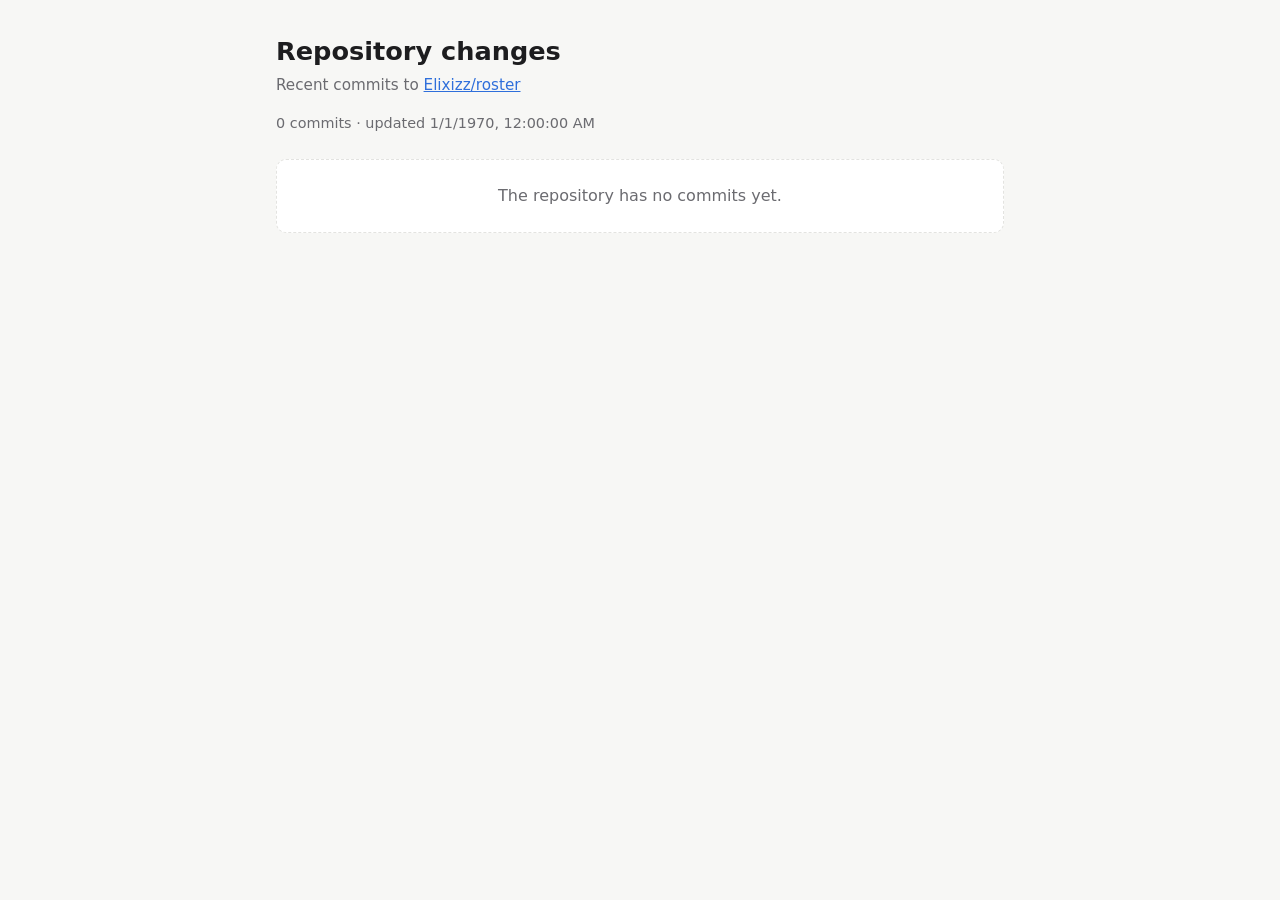
==== changes/index.html @ d4ca9c8a "Add repository changes page and feed builder Adds a static /changes page that lists recent commits t" ====
<!doctype html>
<html lang="en">
<head>
  <meta charset="utf-8">
  <meta name="viewport" content="width=device-width, initial-scale=1">
  <title>Repository changes · Roster</title>
  <style>
    :root {
      --bg: #f7f7f5;
      --panel: #ffffff;
      --text: #1d1d1f;
      --muted: #6b6b70;
      --line: #e3e3e0;
      --accent: #2f6fdb;
      --code-bg: #f0f0ee;
    }
    @media (prefers-color-scheme: dark) {
      :root:not([data-theme="light"]) {
        --bg: #161618;
        --panel: #1f1f22;
        --text: #ecece9;
        --muted: #9a9aa0;
        --line: #2e2e33;
        --accent: #7aa7ff;
        --code-bg: #2a2a2e;
      }
    }
    :root[data-theme="dark"] {
      --bg: #161618;
      --panel: #1f1f22;
      --text: #ecece9;
      --muted: #9a9aa0;
      --line: #2e2e33;
      --accent: #7aa7ff;
      --code-bg: #2a2a2e;
    }

    * { box-sizing: border-box; }
    html, body { margin: 0; padding: 0; }
    body {
      background: var(--bg);
      color: var(--text);
      font: 16px/1.5 system-ui, -apple-system, "Segoe UI", Roboto, sans-serif;
    }
    .wrap {
      max-width: 760px;
      margin: 0 auto;
      padding: 32px 16px 64px;
    }
    header h1 { font-size: 1.6rem; margin: 0 0 4px; }
    header p { margin: 0; color: var(--muted); font-size: 0.95rem; }
    header a { color: var(--accent); }
    .meta {
      margin: 16px 0 24px;
      color: var(--muted);
      font-size: 0.9rem;
    }
    .day {
      margin: 28px 0 8px;
      font-size: 0.85rem;
      font-weight: 600;
      text-transform: uppercase;
      letter-spacing: 0.04em;
      color: var(--muted);
    }
    ul.commits {
      list-style: none;
      margin: 0;
      padding: 0;
      background: var(--panel);
      border: 1px solid var(--line);
      border-radius: 10px;
      overflow: hidden;
    }
    ul.commits li {
      padding: 14px 16px;
      border-top: 1px solid var(--line);
    }
    ul.commits li:first-child { border-top: none; }
    .title {
      font-weight: 600;
      word-break: break-word;
    }
    .title a { color: var(--text); text-decoration: none; }
    .title a:hover { text-decoration: underline; }
    .body {
      margin-top: 6px;
      white-space: pre-wrap;
      color: var(--muted);
      font-size: 0.9rem;
    }
    .info {
      margin-top: 6px;
      font-size: 0.85rem;
      color: var(--muted);
      display: flex;
      flex-wrap: wrap;
      gap: 4px 12px;
    }
    code {
      font: 0.85em ui-monospace, SFMono-Regular, Menlo, Consolas, monospace;
      background: var(--code-bg);
      padding: 1px 6px;
      border-radius: 4px;
    }
    .state {
      padding: 24px 16px;
      background: var(--panel);
      border: 1px dashed var(--line);
      border-radius: 10px;
      color: var(--muted);
      text-align: center;
    }
    .hidden { display: none; }
  </style>
</head>
<body>
  <div class="wrap">
    <header>
      <h1>Repository changes</h1>
      <p>Recent commits to <a id="repo-link" href="https://github.com/Elixizz/roster">Elixizz/roster</a></p>
    </header>

    <p id="meta" class="meta">Loading…</p>

    <div id="state" class="state">Loading changes…</div>
    <div id="feed"></div>
  </div>

  <script>
    (function () {
      var DATA_URL = "data/changes.json";
      var stateEl = document.getElementById("state");
      var feedEl = document.getElementById("feed");
      var metaEl = document.getElementById("meta");

      function esc(s) {
        return String(s == null ? "" : s)
          .replace(/&/g, "&amp;")
          .replace(/</g, "&lt;")
          .replace(/>/g, "&gt;")
          .replace(/"/g, "&quot;")
          .replace(/'/g, "&#39;");
      }

      function dayKey(iso) {
        var d = new Date(iso);
        return isNaN(d) ? "Unknown date" : d.toISOString().slice(0, 10);
      }

      function dayLabel(key) {
        if (key === "Unknown date") return key;
        var d = new Date(key + "T00:00:00Z");
        return d.toLocaleDateString(undefined, {
          weekday: "long", year: "numeric", month: "long", day: "numeric", timeZone: "UTC"
        });
      }

      function timeLabel(iso) {
        var d = new Date(iso);
        return isNaN(d) ? "" : d.toLocaleTimeString(undefined, { hour: "2-digit", minute: "2-digit" });
      }

      function render(data) {
        var commits = data.commits || [];

        var generated = data.generatedAt ? new Date(data.generatedAt) : null;
        metaEl.textContent = commits.length + " commit" + (commits.length === 1 ? "" : "s") +
          (generated && !isNaN(generated) ? " · updated " + generated.toLocaleString() : "");

        if (data.repoUrl) {
          document.getElementById("repo-link").href = data.repoUrl;
          document.getElementById("repo-link").textContent = data.repo || data.repoUrl;
        }

        if (commits.length === 0) {
          stateEl.textContent = data.emptyRepo
            ? "The repository has no commits yet."
            : "No changes to show.";
          return;
        }

        stateEl.classList.add("hidden");

        var groups = {};
        var order = [];
        commits.forEach(function (c) {
          var key = dayKey(c.date);
          if (!groups[key]) { groups[key] = []; order.push(key); }
          groups[key].push(c);
        });

        var html = "";
        order.forEach(function (key) {
          html += '<div class="day">' + esc(dayLabel(key)) + "</div>";
          html += '<ul class="commits">';
          groups[key].forEach(function (c) {
            var body = c.body ? '<div class="body">' + esc(c.body) + "</div>" : "";
            html +=
              "<li>" +
                '<div class="title"><a href="' + esc(c.url) + '" target="_blank" rel="noopener">' +
                  esc(c.title || "(no message)") +
                "</a></div>" +
                body +
                '<div class="info">' +
                  "<span>" + esc(c.author) + "</span>" +
                  "<span>" + esc(timeLabel(c.date)) + "</span>" +
                  '<span><code>' + esc(c.shortSha) + "</code></span>" +
                "</div>" +
              "</li>";
          });
          html += "</ul>";
        });
        feedEl.innerHTML = html;
      }

      fetch(DATA_URL, { cache: "no-cache" })
        .then(function (r) {
          if (!r.ok) throw new Error("HTTP " + r.status);
          return r.json();
        })
        .then(render)
        .catch(function (err) {
          metaEl.textContent = "";
          stateEl.textContent = "Couldn't load the changes feed (" + err.message + ").";
        });
    })();
  </script>
</body>
</html>
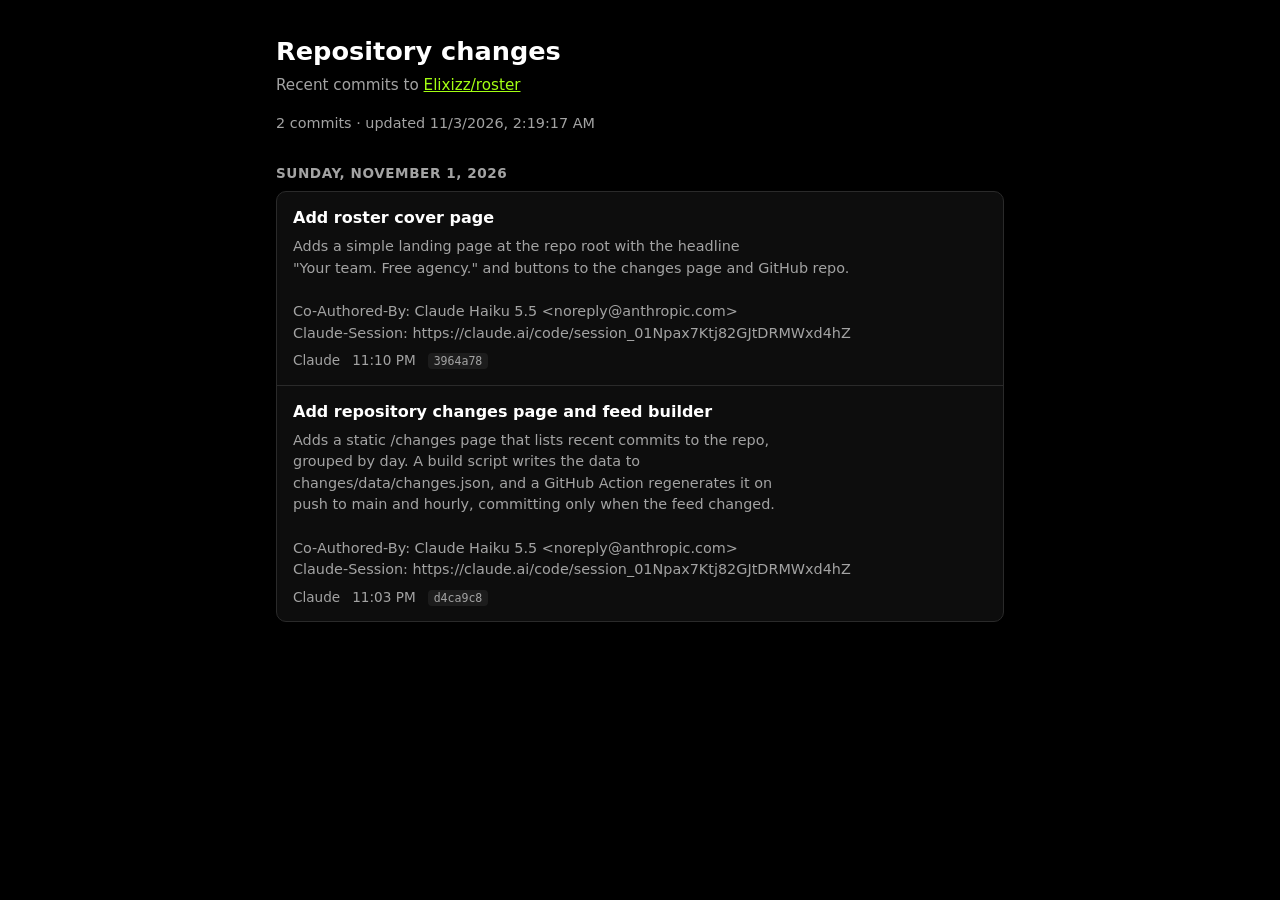
==== commit e8117a2d: "Apply black and lime theme to all pages Draft pick tracker, coming-soon pages and changes page now u" ====
--- a/changes/index.html
+++ b/changes/index.html
@@ -6,33 +6,14 @@
   <title>Repository changes · Roster</title>
   <style>
     :root {
-      --bg: #f7f7f5;
-      --panel: #ffffff;
-      --text: #1d1d1f;
-      --muted: #6b6b70;
-      --line: #e3e3e0;
-      --accent: #2f6fdb;
-      --code-bg: #f0f0ee;
-    }
-    @media (prefers-color-scheme: dark) {
-      :root:not([data-theme="light"]) {
-        --bg: #161618;
-        --panel: #1f1f22;
-        --text: #ecece9;
-        --muted: #9a9aa0;
-        --line: #2e2e33;
-        --accent: #7aa7ff;
-        --code-bg: #2a2a2e;
-      }
-    }
-    :root[data-theme="dark"] {
-      --bg: #161618;
-      --panel: #1f1f22;
-      --text: #ecece9;
-      --muted: #9a9aa0;
-      --line: #2e2e33;
-      --accent: #7aa7ff;
-      --code-bg: #2a2a2e;
+      --bg: #000000;
+      --panel: #0d0d0d;
+      --text: #ffffff;
+      --muted: #a3a3a3;
+      --line: #2a2a2a;
+      --accent: #a3ff12;
+      --code-bg: #1c1c1c;
+      color-scheme: dark;
     }
 
     * { box-sizing: border-box; }
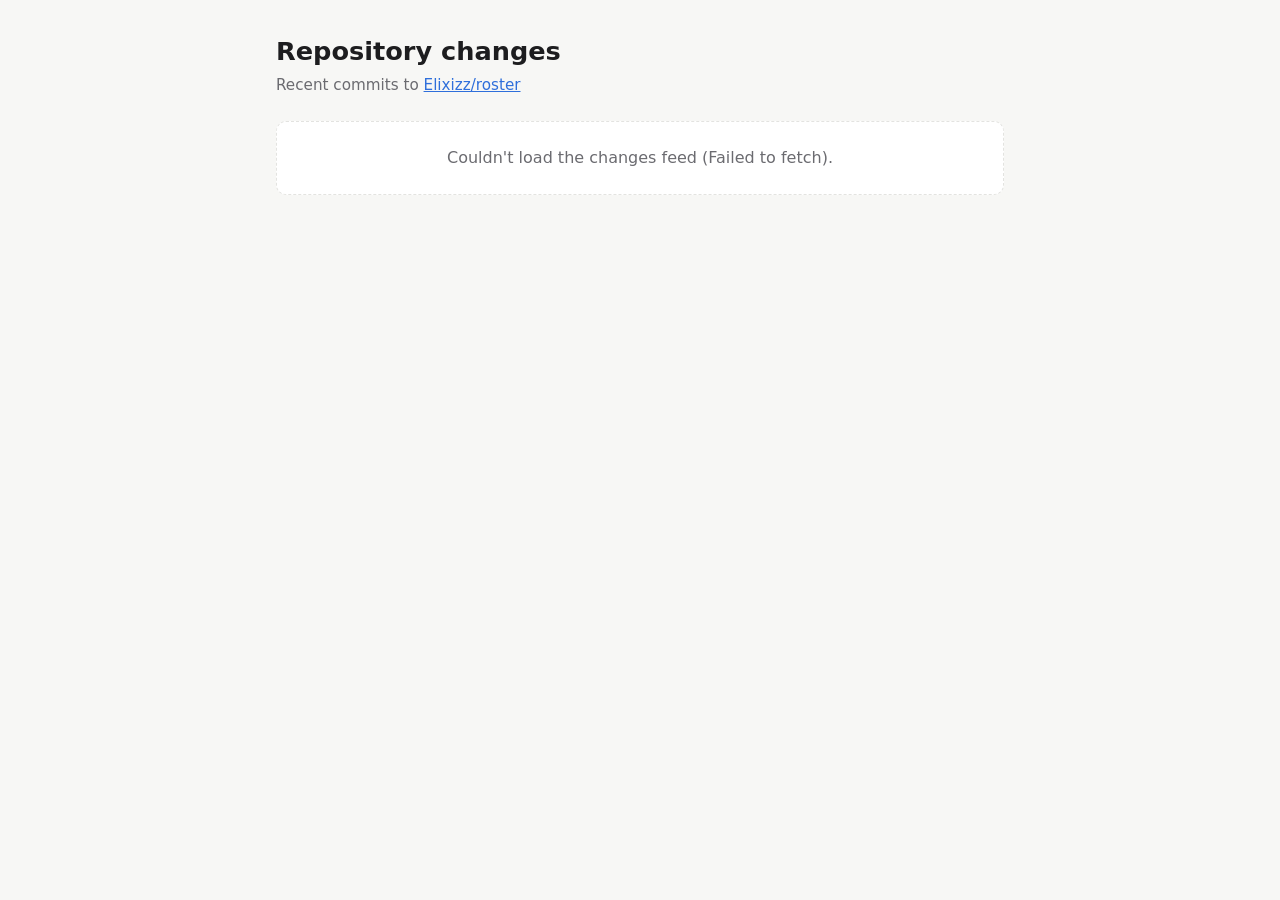
==== commit b4e1a970: "Load changes feed from GitHub raw URL The lapistudios.com/roster changes page now fetches the feed d" ====
--- a/changes/index.html
+++ b/changes/index.html
@@ -6,14 +6,33 @@
   <title>Repository changes · Roster</title>
   <style>
     :root {
-      --bg: #000000;
-      --panel: #0d0d0d;
-      --text: #ffffff;
-      --muted: #a3a3a3;
-      --line: #2a2a2a;
-      --accent: #a3ff12;
-      --code-bg: #1c1c1c;
-      color-scheme: dark;
+      --bg: #f7f7f5;
+      --panel: #ffffff;
+      --text: #1d1d1f;
+      --muted: #6b6b70;
+      --line: #e3e3e0;
+      --accent: #2f6fdb;
+      --code-bg: #f0f0ee;
+    }
+    @media (prefers-color-scheme: dark) {
+      :root:not([data-theme="light"]) {
+        --bg: #161618;
+        --panel: #1f1f22;
+        --text: #ecece9;
+        --muted: #9a9aa0;
+        --line: #2e2e33;
+        --accent: #7aa7ff;
+        --code-bg: #2a2a2e;
+      }
+    }
+    :root[data-theme="dark"] {
+      --bg: #161618;
+      --panel: #1f1f22;
+      --text: #ecece9;
+      --muted: #9a9aa0;
+      --line: #2e2e33;
+      --accent: #7aa7ff;
+      --code-bg: #2a2a2e;
     }
 
     * { box-sizing: border-box; }
@@ -110,7 +129,7 @@
 
   <script>
     (function () {
-      var DATA_URL = "data/changes.json";
+      var DATA_URL = "https://raw.githubusercontent.com/Elixizz/roster/claude/vigilant-cannon-63qjct/changes/data/changes.json";
       var stateEl = document.getElementById("state");
       var feedEl = document.getElementById("feed");
       var metaEl = document.getElementById("meta");
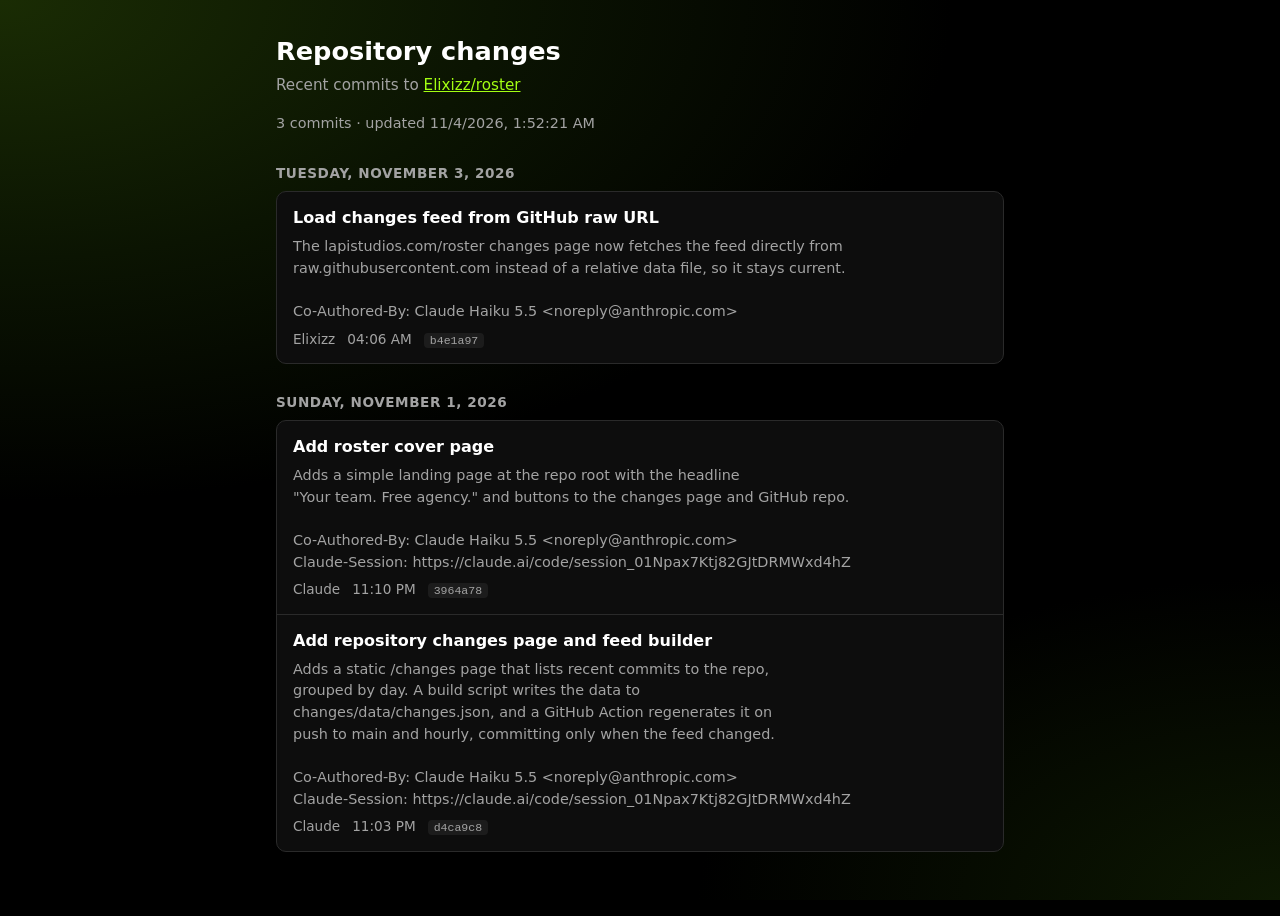
==== commit 68915470: "Add a dark lime-to-black gradient background on every page A very dark lime glow in the top-left cor" ====
--- a/changes/index.html
+++ b/changes/index.html
@@ -6,39 +6,20 @@
   <title>Repository changes · Roster</title>
   <style>
     :root {
-      --bg: #f7f7f5;
-      --panel: #ffffff;
-      --text: #1d1d1f;
-      --muted: #6b6b70;
-      --line: #e3e3e0;
-      --accent: #2f6fdb;
-      --code-bg: #f0f0ee;
-    }
-    @media (prefers-color-scheme: dark) {
-      :root:not([data-theme="light"]) {
-        --bg: #161618;
-        --panel: #1f1f22;
-        --text: #ecece9;
-        --muted: #9a9aa0;
-        --line: #2e2e33;
-        --accent: #7aa7ff;
-        --code-bg: #2a2a2e;
-      }
-    }
-    :root[data-theme="dark"] {
-      --bg: #161618;
-      --panel: #1f1f22;
-      --text: #ecece9;
-      --muted: #9a9aa0;
-      --line: #2e2e33;
-      --accent: #7aa7ff;
-      --code-bg: #2a2a2e;
+      --bg: #000000; --bg-gradient: radial-gradient(120% 90% at 0% 0%, #1a2c04 0%, #0b1402 32%, transparent 62%), radial-gradient(70% 55% at 100% 100%, #0d1802 0%, transparent 65%);
+      --panel: #0d0d0d;
+      --text: #ffffff;
+      --muted: #a3a3a3;
+      --line: #2a2a2a;
+      --accent: #a3ff12;
+      --code-bg: #1c1c1c;
+      color-scheme: dark;
     }
 
     * { box-sizing: border-box; }
     html, body { margin: 0; padding: 0; }
     body {
-      background: var(--bg);
+      background-color: var(--bg); background-image: var(--bg-gradient); background-attachment: fixed;
       color: var(--text);
       font: 16px/1.5 system-ui, -apple-system, "Segoe UI", Roboto, sans-serif;
     }
@@ -129,7 +110,7 @@
 
   <script>
     (function () {
-      var DATA_URL = "https://raw.githubusercontent.com/Elixizz/roster/claude/vigilant-cannon-63qjct/changes/data/changes.json";
+      var DATA_URL = "data/changes.json";
       var stateEl = document.getElementById("state");
       var feedEl = document.getElementById("feed");
       var metaEl = document.getElementById("meta");
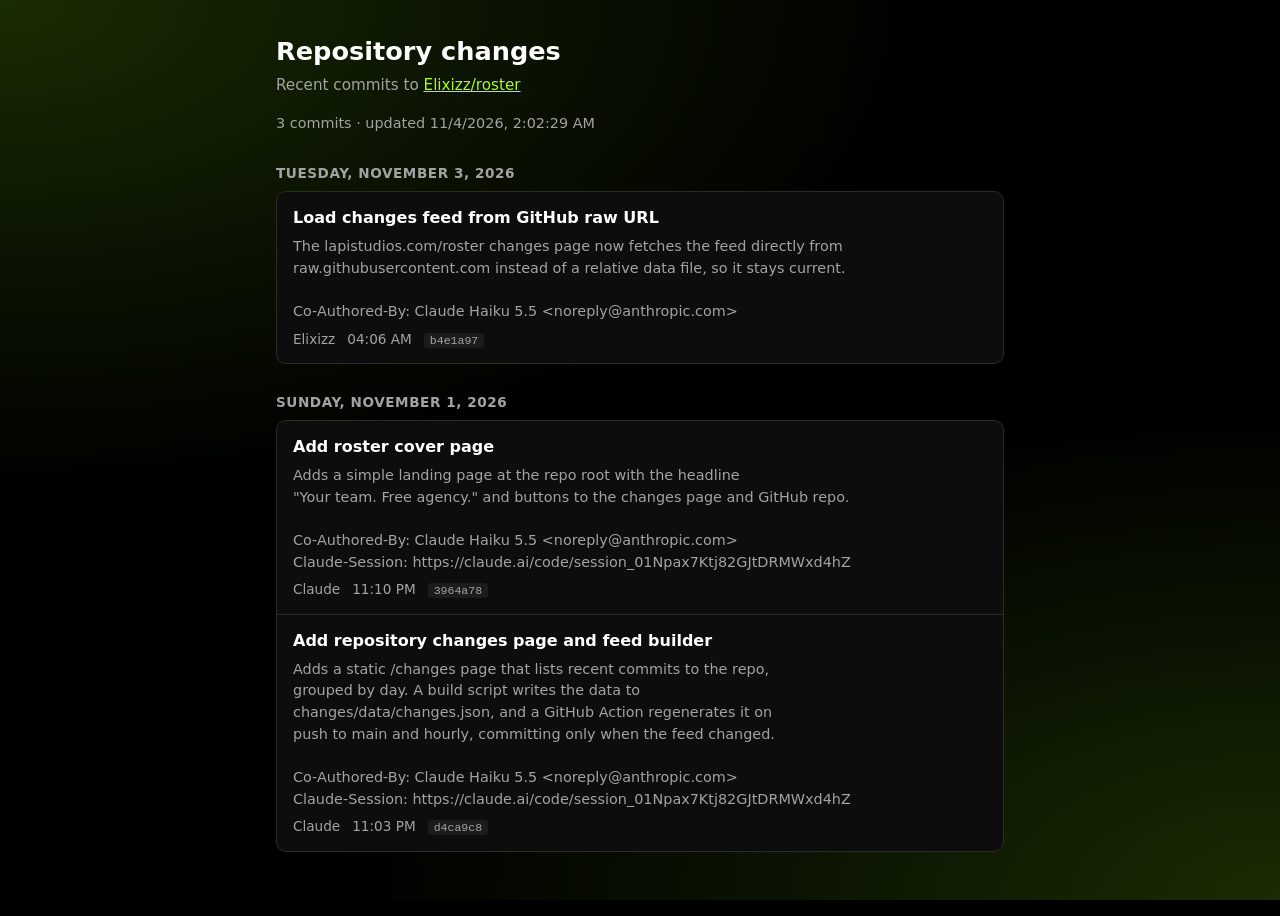
==== commit 4d1c3efe: "Fade dark lime in from the bottom-right corner too The bottom-right glow now matches the top-left on" ====
--- a/changes/index.html
+++ b/changes/index.html
@@ -6,7 +6,7 @@
   <title>Repository changes · Roster</title>
   <style>
     :root {
-      --bg: #000000; --bg-gradient: radial-gradient(120% 90% at 0% 0%, #1a2c04 0%, #0b1402 32%, transparent 62%), radial-gradient(70% 55% at 100% 100%, #0d1802 0%, transparent 65%);
+      --bg: #000000; --bg-gradient: radial-gradient(120% 90% at 0% 0%, #1a2c04 0%, #0b1402 32%, transparent 62%), radial-gradient(120% 90% at 100% 100%, #1a2c04 0%, #0b1402 32%, transparent 62%);
       --panel: #0d0d0d;
       --text: #ffffff;
       --muted: #a3a3a3;
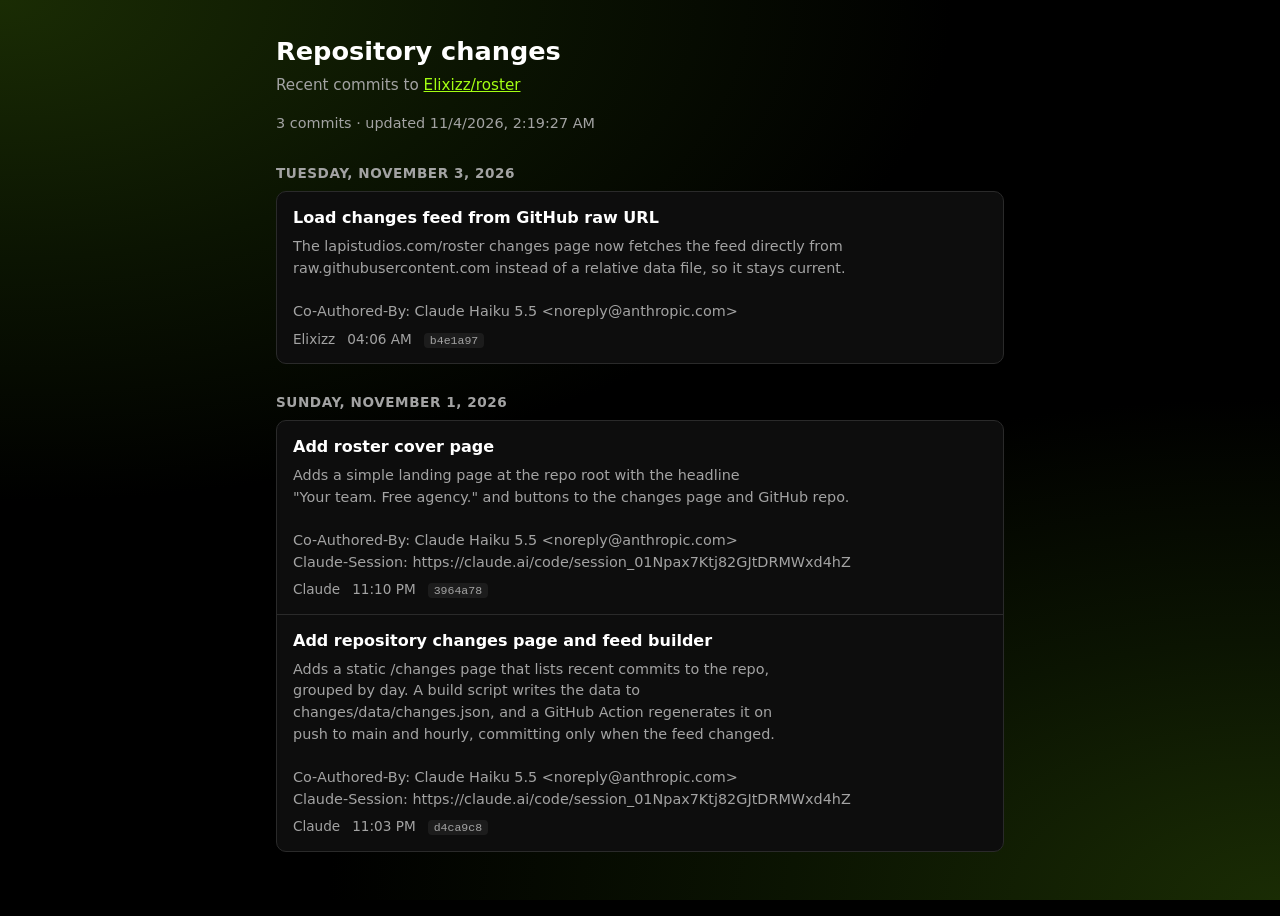
==== commit b2fc900f: "Add login and signup for the roster site Adds /roster/login/ with email and password signup and logi" ====
--- a/changes/index.html
+++ b/changes/index.html
@@ -96,6 +96,7 @@
   </style>
 </head>
 <body>
+  <script src="/roster/assets/auth.js"></script>
   <div class="wrap">
     <header>
       <h1>Repository changes</h1>
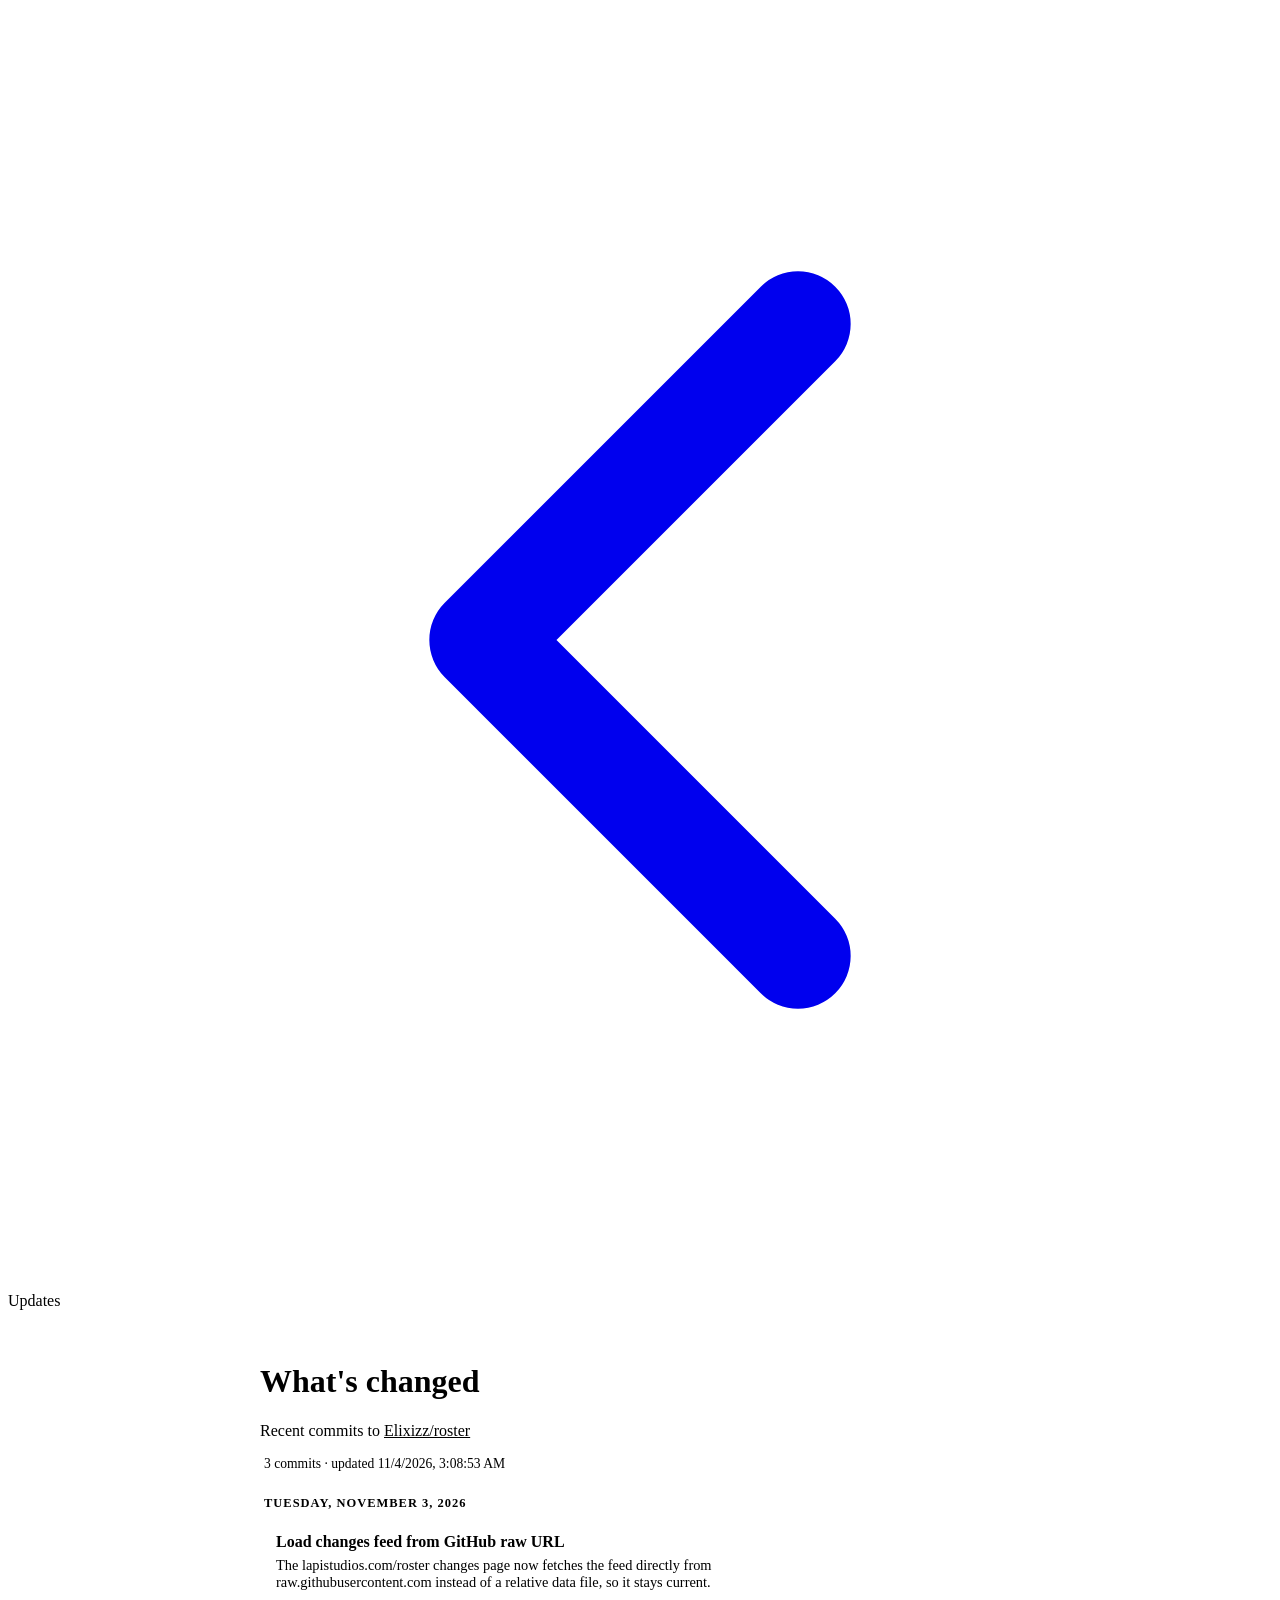
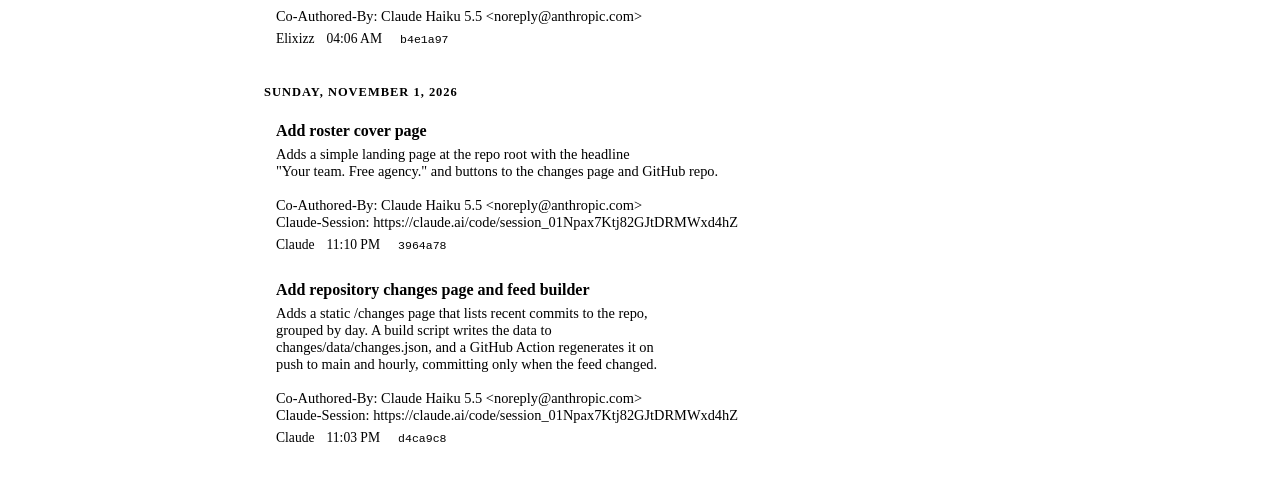
==== commit c17fbbe9: "Make the whole site look and feel like an app Adds a shared app look in assets/app.css and assets/ap" ====
--- a/changes/index.html
+++ b/changes/index.html
@@ -2,46 +2,37 @@
 <html lang="en">
 <head>
   <meta charset="utf-8">
-  <meta name="viewport" content="width=device-width, initial-scale=1">
+  <meta name="viewport" content="width=device-width, initial-scale=1, viewport-fit=cover">
+  <meta name="theme-color" content="#000000">
+  <meta name="apple-mobile-web-app-capable" content="yes">
+  <meta name="apple-mobile-web-app-status-bar-style" content="black-translucent">
+  <link rel="manifest" href="/roster/assets/manifest.json">
+  <link rel="icon" href="/roster/assets/icon.svg" type="image/svg+xml">
   <title>Repository changes · Roster</title>
+  <link rel="stylesheet" href="/roster/assets/app.css">
   <style>
     :root {
-      --bg: #000000; --bg-gradient: radial-gradient(120% 90% at 0% 0%, #1a2c04 0%, #0b1402 32%, transparent 62%), radial-gradient(120% 90% at 100% 100%, #1a2c04 0%, #0b1402 32%, transparent 62%);
-      --panel: #0d0d0d;
-      --text: #ffffff;
-      --muted: #a3a3a3;
-      --line: #2a2a2a;
-      --accent: #a3ff12;
-      --code-bg: #1c1c1c;
-      color-scheme: dark;
-    }
-
-    * { box-sizing: border-box; }
-    html, body { margin: 0; padding: 0; }
-    body {
-      background-color: var(--bg); background-image: var(--bg-gradient); background-attachment: fixed;
-      color: var(--text);
-      font: 16px/1.5 system-ui, -apple-system, "Segoe UI", Roboto, sans-serif;
+      --panel: var(--surface);
+      --accent: var(--lime);
+      --code-bg: var(--surface-3);
     }
     .wrap {
       max-width: 760px;
       margin: 0 auto;
-      padding: 32px 16px 64px;
-    }
-    header h1 { font-size: 1.6rem; margin: 0 0 4px; }
-    header p { margin: 0; color: var(--muted); font-size: 0.95rem; }
-    header a { color: var(--accent); }
+      padding: 16px 16px 24px;
+    }
+    .page-head a { color: var(--accent); }
     .meta {
-      margin: 16px 0 24px;
-      color: var(--muted);
-      font-size: 0.9rem;
+      margin: 0 4px 18px;
+      color: var(--faint);
+      font-size: 0.85rem;
     }
     .day {
-      margin: 28px 0 8px;
-      font-size: 0.85rem;
-      font-weight: 600;
+      margin: 24px 4px 8px;
+      font-size: 0.78rem;
+      font-weight: 700;
       text-transform: uppercase;
-      letter-spacing: 0.04em;
+      letter-spacing: 0.08em;
       color: var(--muted);
     }
     ul.commits {
@@ -50,7 +41,7 @@
       padding: 0;
       background: var(--panel);
       border: 1px solid var(--line);
-      border-radius: 10px;
+      border-radius: var(--radius);
       overflow: hidden;
     }
     ul.commits li {
@@ -88,7 +79,7 @@
       padding: 24px 16px;
       background: var(--panel);
       border: 1px dashed var(--line);
-      border-radius: 10px;
+      border-radius: var(--radius);
       color: var(--muted);
       text-align: center;
     }
@@ -97,11 +88,20 @@
 </head>
 <body>
   <script src="/roster/assets/auth.js"></script>
+  <header class="appbar">
+    <div class="appbar-inner">
+      <a class="icon-btn" href="../" data-back aria-label="Back">
+        <svg viewBox="0 0 24 24" fill="none" stroke="currentColor" stroke-width="2" stroke-linecap="round" stroke-linejoin="round" aria-hidden="true"><path d="M15 6l-6 6 6 6"/></svg>
+      </a>
+      <p class="appbar-title">Updates</p>
+      <span></span>
+    </div>
+  </header>
   <div class="wrap">
-    <header>
-      <h1>Repository changes</h1>
+    <div class="page-head">
+      <h1>What's changed</h1>
       <p>Recent commits to <a id="repo-link" href="https://github.com/Elixizz/roster">Elixizz/roster</a></p>
-    </header>
+    </div>
 
     <p id="meta" class="meta">Loading…</p>
 
@@ -208,5 +208,6 @@
         });
     })();
   </script>
+  <script src="/roster/assets/app.js"></script>
 </body>
 </html>
